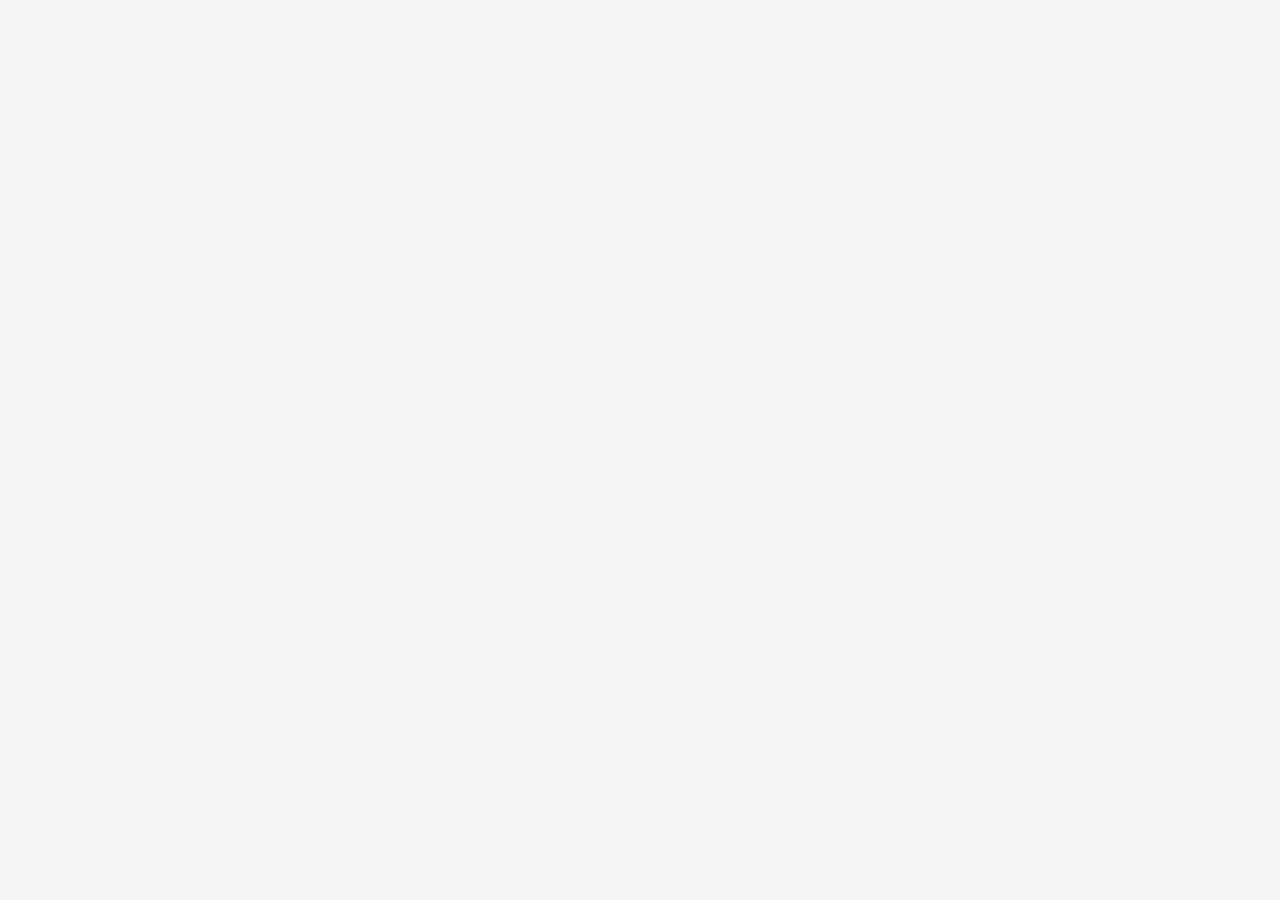
==== index.html @ 928b74d7 "Vyrovnáno: webová aplikace pro společné výdaje Skupiny, výdaje, vyrovnání dluhů, QR platba, účty a s" ====
<!doctype html>
<html lang="cs">
  <head>
    <meta charset="utf-8" />
    <meta name="viewport" content="width=device-width, initial-scale=1, viewport-fit=cover" />
    <meta http-equiv="Content-Security-Policy" content="default-src 'self'; script-src 'self' https://unpkg.com https://cdn.jsdelivr.net; style-src 'self'; img-src 'self' data:; connect-src 'self' https://pfikocjcjleshidgwapi.supabase.co https://api.frankfurter.dev https://cdn.jsdelivr.net https://unpkg.com; manifest-src 'self'; object-src 'none'; base-uri 'none'; form-action 'none'" />
    <meta name="referrer" content="no-referrer" />
    <title>Vyrovnáno</title>
    <meta name="description" content="Společné výdaje a dluhy ve skupině, přehledně." />
    <meta name="theme-color" content="#f4f5f7" media="(prefers-color-scheme: light)" />
    <meta name="theme-color" content="#0e1116" media="(prefers-color-scheme: dark)" />
    <meta name="apple-mobile-web-app-capable" content="yes" />
    <meta name="apple-mobile-web-app-title" content="Vyrovnáno" />
    <link rel="manifest" href="manifest.webmanifest" />
    <link rel="icon" href="icon.svg" type="image/svg+xml" />
    <link rel="apple-touch-icon" href="icon-512.png" />
    <link rel="stylesheet" href="styles.css" />
  </head>
  <body>
    <div id="root"></div>
    <script type="module" src="app.js"></script>
  </body>
</html>
---- styles.css ----
:root {
  --bg: #f4f5f7;
  --card: #ffffff;
  --text: #14181f;
  --muted: #6b7380;
  --line: #e6e8ec;
  --accent: #0f766e;
  --accent-soft: #d9f2ee;
  --on-accent: #ffffff;
  --pos: #0a8a5f;
  --neg: #d1423a;
  --radius: 16px;
}
@media (prefers-color-scheme: dark) {
  :root {
    --bg: #0e1116;
    --card: #181c23;
    --text: #eef0f3;
    --muted: #8b93a1;
    --line: #272c36;
    --accent: #2dd4bf;
    --accent-soft: #12332f;
    --on-accent: #06211e;
    --pos: #34d399;
    --neg: #f87171;
  }
}

* { box-sizing: border-box; -webkit-tap-highlight-color: transparent; }
html, body { margin: 0; background: var(--bg); color: var(--text); }
body {
  font: 16px/1.4 -apple-system, BlinkMacSystemFont, 'Segoe UI', Roboto, sans-serif;
  -webkit-font-smoothing: antialiased;
}
button, input, select { font: inherit; color: inherit; }
button { cursor: pointer; border: 0; background: none; padding: 0; text-align: inherit; }
h1, h2, h3, p { margin: 0; }
small { font-size: 13px; }

.app { max-width: 520px; margin: 0 auto; min-height: 100dvh; position: relative; }
.top { padding: calc(env(safe-area-inset-top) + 20px) 16px 12px; }
.top h1 { font-size: 26px; letter-spacing: -0.02em; }
.group-top { position: sticky; top: 0; z-index: 5; background: var(--bg); }
.group-top h1 { font-size: 20px; white-space: nowrap; overflow: hidden; text-overflow: ellipsis; }
main { padding: 4px 16px 32px; display: flex; flex-direction: column; gap: 12px; }
main.with-fab { padding-bottom: 110px; }

.row { display: flex; align-items: center; gap: 10px; }
.grow { flex: 1; min-width: 0; }
.right { text-align: right; display: flex; flex-direction: column; align-items: flex-end; flex-shrink: 0; }
.muted { color: var(--muted); }
.pos { color: var(--pos); }
.neg { color: var(--neg); }
.pos, .neg, .right strong, .num, .share { font-variant-numeric: tabular-nums; }
.center { text-align: center; }

.card { background: var(--card); border-radius: var(--radius); box-shadow: 0 1px 2px rgb(0 0 0 / 0.05); }
.card.pad { padding: 14px 16px; }
.group-card { display: flex; align-items: center; gap: 12px; padding: 14px 16px; width: 100%; }
.group-card strong, .item strong { display: block; overflow: hidden; text-overflow: ellipsis; white-space: nowrap; }
.avatar { width: 46px; height: 46px; border-radius: 14px; background: var(--accent-soft); display: grid; place-items: center; font-size: 22px; flex-shrink: 0; }
.avatar.sm { width: 38px; height: 38px; border-radius: 12px; font-size: 18px; }

.hero { display: flex; justify-content: space-between; gap: 12px; background: var(--card); border-radius: var(--radius); padding: 14px 16px; margin: 12px 0; }
.hero small { display: block; color: var(--muted); }
.hero strong { font-size: 22px; letter-spacing: -0.01em; }

.seg { display: flex; background: var(--line); border-radius: 12px; padding: 3px; gap: 2px; }
.seg button { flex: 1; padding: 8px 6px; border-radius: 9px; text-align: center; font-size: 14px; font-weight: 600; color: var(--muted); }
.seg button.on { background: var(--card); color: var(--text); box-shadow: 0 1px 2px rgb(0 0 0 / 0.12); }

.day { font-size: 13px; text-transform: uppercase; letter-spacing: 0.05em; color: var(--muted); margin: 8px 4px -4px; }
.list > * + * { border-top: 1px solid var(--line); }
.item { display: flex; align-items: center; gap: 12px; padding: 12px 14px; width: 100%; }
.item.static { cursor: default; }
.hint { font-size: 13px; color: var(--muted); padding: 0 4px; }

.btn { padding: 12px 16px; border-radius: 12px; background: var(--line); font-weight: 600; text-align: center; }
.btn.primary { background: var(--accent); color: var(--on-accent); }
.btn.danger { background: transparent; color: var(--neg); }
.btn.small { padding: 7px 11px; font-size: 14px; border-radius: 10px; white-space: nowrap; }
.btn.wide { width: 100%; }
.btn:disabled { opacity: 0.55; cursor: not-allowed; }
.icon-btn { width: 38px; height: 38px; border-radius: 50%; background: var(--card); display: grid; place-items: center; font-size: 20px; flex-shrink: 0; }
.icon-btn:disabled { opacity: 0.3; }

.fab {
  position: fixed; bottom: calc(env(safe-area-inset-bottom) + 22px); left: 50%; margin-left: min(180px, 50vw - 80px);
  width: 60px; height: 60px; border-radius: 50%; background: var(--accent); color: var(--on-accent);
  font-size: 32px; line-height: 1; text-align: center; box-shadow: 0 8px 20px rgb(0 0 0 / 0.25); z-index: 6;
}

.empty { text-align: center; color: var(--muted); padding: 48px 16px; }
.empty .big { font-size: 48px; margin-bottom: 8px; }

/* Zůstatky */
.bal-row { display: flex; align-items: center; gap: 10px; padding: 7px 0; }
.bal-name { width: 30%; overflow: hidden; text-overflow: ellipsis; white-space: nowrap; }
.bal-bar { flex: 1; height: 10px; position: relative; background: linear-gradient(var(--line), var(--line)) center / 1px 100% no-repeat; }
.bal-bar i { position: absolute; top: 0; height: 100%; border-radius: 5px; min-width: 2px; }
.bal-bar i.p { left: 50%; background: var(--pos); }
.bal-bar i.n { right: 50%; background: var(--neg); }
.bal-val { width: 30%; text-align: right; font-weight: 600; white-space: nowrap; }
.tag { font-style: normal; font-size: 11px; background: var(--accent-soft); color: var(--accent); padding: 1px 6px; border-radius: 6px; }

/* Přehled */
.stat-row { padding: 8px 0; }
.stat-row + .stat-row { border-top: 1px solid var(--line); }
.track { height: 8px; background: var(--line); border-radius: 4px; overflow: hidden; margin-top: 6px; }
.track i { display: block; height: 100%; background: var(--accent); border-radius: 4px; }
.track i.alt { background: var(--muted); }
.pct { width: 40px; text-align: right; }
.row.sub { font-size: 13px; color: var(--muted); margin-top: 4px; }
.row.sub .track { margin-top: 0; }
.row.sub .lbl { width: 96px; }
.row.sub .num { width: 84px; text-align: right; color: var(--text); }

/* Spodní panel */
.overlay { position: fixed; inset: 0; background: rgb(0 0 0 / 0.45); z-index: 20; display: flex; align-items: flex-end; justify-content: center; }
.sheet {
  background: var(--bg); width: 100%; max-width: 520px; max-height: 92dvh; border-radius: 22px 22px 0 0;
  display: flex; flex-direction: column; animation: up 0.22s ease-out;
}
@keyframes up { from { transform: translateY(40px); opacity: 0; } }
@media (prefers-reduced-motion: reduce) { .sheet { animation: none; } }
.sheet-head { display: flex; align-items: center; justify-content: space-between; padding: 16px 16px 8px; }
.sheet-head h2 { font-size: 19px; }
.sheet-body { overflow-y: auto; padding: 8px 16px calc(env(safe-area-inset-bottom) + 20px); }

/* Formuláře */
.form { display: flex; flex-direction: column; gap: 14px; }
.field { display: flex; flex-direction: column; gap: 6px; }
.field > span { font-size: 13px; font-weight: 600; color: var(--muted); }
input:not([type='checkbox']):not([type='radio']), select {
  background: var(--card); border: 1px solid var(--line); border-radius: 12px; padding: 11px 12px; width: 100%; min-width: 0;
}
input:focus-visible, select:focus-visible, button:focus-visible { outline: 2px solid var(--accent); outline-offset: 1px; }
.two { display: grid; grid-template-columns: 1fr 1fr; gap: 10px; }
.amount-row { display: flex; gap: 10px; }
.amount-row .amount { font-size: 30px; font-weight: 700; padding: 8px 14px; flex: 1; }
.amount-row select { width: 96px; font-weight: 600; }
.chips { display: flex; flex-wrap: wrap; gap: 6px; }
.chip { padding: 7px 11px; border-radius: 999px; background: var(--card); border: 1px solid var(--line); font-size: 14px; }
.chip.on { background: var(--accent-soft); border-color: var(--accent); color: var(--accent); font-weight: 600; }
.chip.emoji { font-size: 20px; padding: 5px 9px; }
.check { display: flex; align-items: center; gap: 10px; cursor: pointer; }
.check input, .me-pick input { width: 20px; height: 20px; accent-color: var(--accent); }
.split .item { padding: 10px 14px; min-height: 52px; }
.share { width: 92px; text-align: right; }
.stepper { display: flex; align-items: center; gap: 4px; }
.stepper button { width: 32px; height: 32px; border-radius: 50%; background: var(--line); text-align: center; font-size: 18px; }
.stepper b { width: 34px; text-align: center; }
input.mini { width: 110px !important; text-align: right; padding: 7px 10px !important; }
.member { padding: 10px 12px; display: flex; flex-direction: column; gap: 6px; }
.member .iban { font-size: 14px; padding: 8px 12px !important; }
.me-pick { display: flex; align-items: center; gap: 4px; font-size: 14px; color: var(--muted); }

.qr { text-align: center; display: flex; flex-direction: column; gap: 10px; align-items: center; }
.qr-amount { font-size: 30px; font-weight: 700; }
.qr img { width: min(280px, 80%); border-radius: 12px; background: #fff; }

/* Fotky a profil */
.ava { border-radius: 50%; object-fit: cover; flex-shrink: 0; display: inline-grid; place-items: center; color: #fff; font-weight: 700; }
.ava-btn { border-radius: 50%; flex-shrink: 0; line-height: 0; }
.profile-pic { display: flex; flex-direction: column; align-items: center; gap: 12px; }
.form.qr { text-align: center; align-items: stretch; }
.form.qr img { align-self: center; }
.form p { text-align: left; }

/* Přihlášení a účet */
.auth main { gap: 14px; }
.notice { background: var(--accent-soft); color: var(--text); border-radius: 12px; padding: 10px 12px; font-size: 14px; }
.divider { text-align: center; color: var(--muted); font-size: 13px; }
hr { border: 0; border-top: 1px solid var(--line); width: 100%; margin: 4px 0; }
.btn.link { background: transparent; color: var(--muted); }
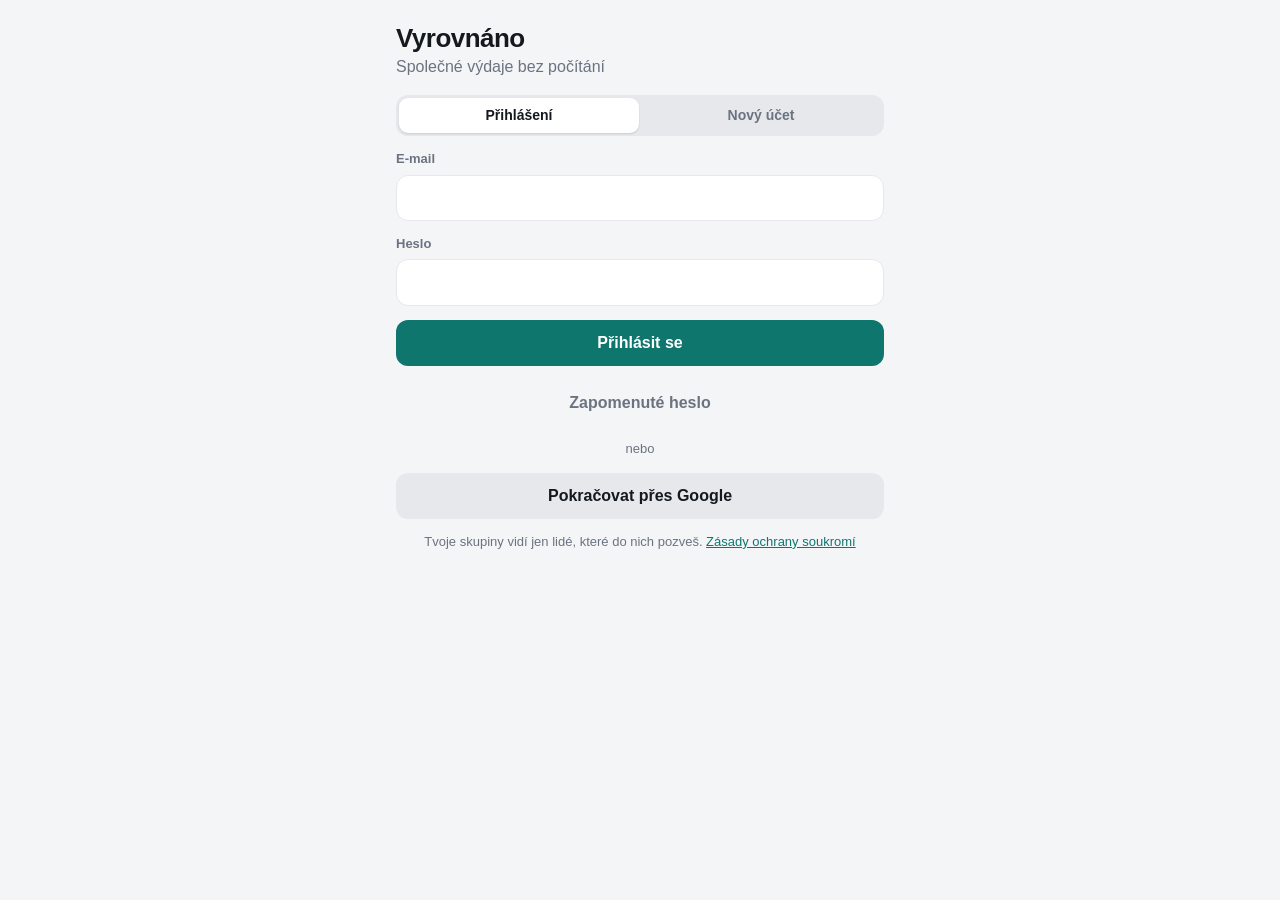
==== commit 830e4a46: "Knihovny přímo u aplikace místo CDN, přísnější CSP Co-Authored-By: Claude Fable 5.2 <noreply@anthrop" ====
--- a/index.html
+++ b/index.html
@@ -3,7 +3,7 @@
   <head>
     <meta charset="utf-8" />
     <meta name="viewport" content="width=device-width, initial-scale=1, viewport-fit=cover" />
-    <meta http-equiv="Content-Security-Policy" content="default-src 'self'; script-src 'self' https://unpkg.com https://cdn.jsdelivr.net; style-src 'self'; img-src 'self' data:; connect-src 'self' https://pfikocjcjleshidgwapi.supabase.co https://api.frankfurter.dev https://cdn.jsdelivr.net https://unpkg.com; manifest-src 'self'; object-src 'none'; base-uri 'none'; form-action 'none'" />
+    <meta http-equiv="Content-Security-Policy" content="default-src 'self'; script-src 'self'; style-src 'self'; img-src 'self' data:; connect-src 'self' https://pfikocjcjleshidgwapi.supabase.co https://api.frankfurter.dev; manifest-src 'self'; object-src 'none'; base-uri 'none'; form-action 'none'" />
     <meta name="referrer" content="no-referrer" />
     <title>Vyrovnáno</title>
     <meta name="description" content="Společné výdaje a dluhy ve skupině, přehledně." />
--- a/styles.css
+++ b/styles.css
@@ -173,3 +173,18 @@
 .divider { text-align: center; color: var(--muted); font-size: 13px; }
 hr { border: 0; border-top: 1px solid var(--line); width: 100%; margin: 4px 0; }
 .btn.link { background: transparent; color: var(--muted); }
+
+/* Textové stránky */
+.doc { gap: 10px; line-height: 1.55; }
+.doc h2 { font-size: 17px; margin-top: 10px; }
+.doc ul { margin: 0; padding-left: 20px; display: flex; flex-direction: column; gap: 6px; }
+a { color: var(--accent); }
+
+/* Vyrovnání s fotkami */
+.pay { padding: 12px 14px; display: flex; flex-direction: column; gap: 10px; }
+.pay-row { display: flex; align-items: center; gap: 8px; }
+.pay-who { flex: 1; min-width: 0; display: flex; flex-direction: column; align-items: center; gap: 4px; font-weight: 600; font-size: 14px; text-align: center; line-height: 1.2; }
+.pay-who.end { flex-direction: column-reverse; }
+.pay-mid { display: flex; flex-direction: column; align-items: center; flex-shrink: 0; line-height: 1.2; }
+.pay-mid .arrow { color: var(--muted); font-size: 18px; }
+.pay-actions { display: flex; justify-content: flex-end; gap: 8px; }
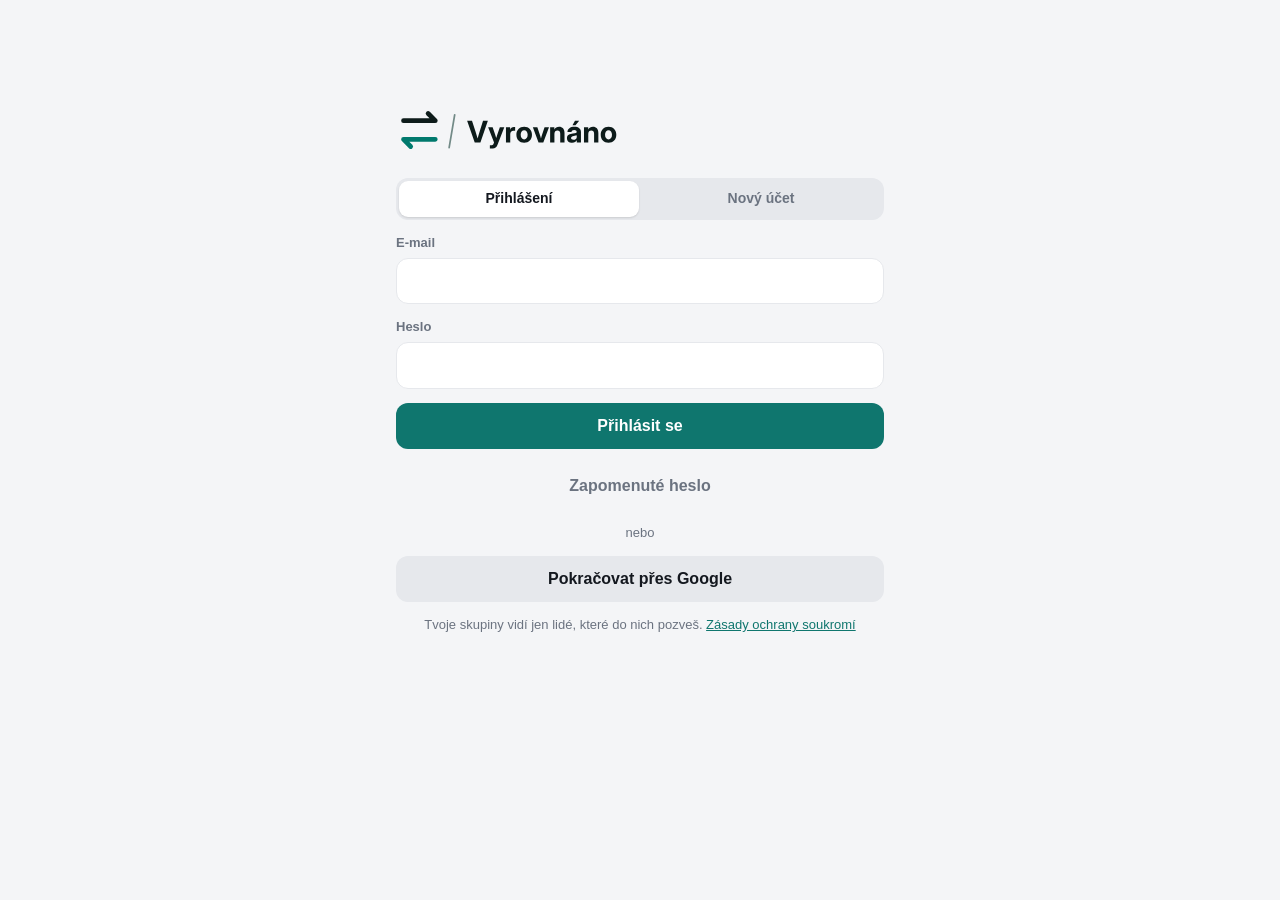
==== commit fc743ea0: "Nové logo a ikona aplikace, bez podtitulku; odstraněn náhled nového vzhledu Co-Authored-By: Claude F" ====
--- a/index.html
+++ b/index.html
@@ -12,8 +12,8 @@
     <meta name="apple-mobile-web-app-capable" content="yes" />
     <meta name="apple-mobile-web-app-title" content="Vyrovnáno" />
     <link rel="manifest" href="manifest.webmanifest" />
-    <link rel="icon" href="icon.svg" type="image/svg+xml" />
-    <link rel="apple-touch-icon" href="icon-512.png" />
+    <link rel="icon" href="brand/icon-32.png" type="image/png" />
+    <link rel="apple-touch-icon" href="brand/icon-180.png" />
     <link rel="stylesheet" href="styles.css" />
   </head>
   <body>
--- a/styles.css
+++ b/styles.css
@@ -138,7 +138,7 @@
 .two { display: grid; grid-template-columns: 1fr 1fr; gap: 10px; }
 .amount-row { display: flex; gap: 10px; }
 .amount-row .amount { font-size: 30px; font-weight: 700; padding: 8px 14px; flex: 1; }
-.amount-row select { width: 96px; font-weight: 600; }
+
 .chips { display: flex; flex-wrap: wrap; gap: 6px; }
 .chip { padding: 7px 11px; border-radius: 999px; background: var(--card); border: 1px solid var(--line); font-size: 14px; }
 .chip.on { background: var(--accent-soft); border-color: var(--accent); color: var(--accent); font-weight: 600; }
@@ -188,3 +188,257 @@
 .pay-mid { display: flex; flex-direction: column; align-items: center; flex-shrink: 0; line-height: 1.2; }
 .pay-mid .arrow { color: var(--muted); font-size: 18px; }
 .pay-actions { display: flex; justify-content: flex-end; gap: 8px; }
+
+/* ---------- Rozložení: telefon vs. počítač ---------- */
+.panel { display: none; flex-direction: column; gap: 12px; }
+.panel.on { display: flex; }
+.panel-title { display: none; font-size: 18px; margin: 8px 4px 0; }
+.placeholder { display: none; }
+.placeholder .big { font-size: 56px; }
+
+@media (max-width: 899px) {
+  .side.has-group { display: none; }
+}
+
+/* Počítač: seznam skupin vlevo, vybraná skupina vpravo, okna uprostřed obrazovky. */
+@media (min-width: 900px) {
+  .app.wide { max-width: 1320px; }
+  .layout { display: grid; grid-template-columns: 360px minmax(0, 1fr); min-height: 100dvh; }
+  .side { position: sticky; top: 0; height: 100dvh; overflow-y: auto; border-right: 1px solid var(--line); }
+  .main-pane { min-width: 0; }
+  .placeholder { display: flex; flex-direction: column; align-items: center; justify-content: center; gap: 8px; height: 100dvh; color: var(--muted); text-align: center; }
+  .group-card.active { outline: 2px solid var(--accent); outline-offset: -2px; }
+  .group-top { padding: 28px 32px 12px; }
+  .group-top .back { display: none; }
+  .group-top h1 { font-size: 26px; }
+  .hero { padding: 18px 22px; }
+  .hero strong { font-size: 28px; }
+  .tabs { max-width: 420px; }
+  .main-pane main { padding: 4px 32px 110px; }
+  .fab {
+    left: auto; right: max(32px, calc((100vw - 1320px) / 2 + 32px)); margin: 0;
+    width: auto; height: 54px; border-radius: 27px; padding: 0 24px; font-size: 16px; font-weight: 700;
+  }
+  .fab::after { content: ' Přidat záznam'; }
+  .overlay { align-items: center; padding: 24px; }
+  .sheet { border-radius: 22px; max-width: 580px; max-height: 88dvh; box-shadow: 0 24px 60px rgb(0 0 0 / 0.35); }
+  .auth { padding-top: 8vh; }
+}
+
+/* Široká obrazovka: výdaje, dluhy a přehled vedle sebe místo záložek. */
+@media (min-width: 1200px) {
+  .tabs { display: none; }
+  .panels { display: grid !important; grid-template-columns: minmax(0, 1.15fr) minmax(0, 1fr); gap: 4px 32px; align-items: start; }
+  .panel { display: flex; }
+  .p-entries { grid-row: span 2; }
+  .panel-title { display: block; }
+}
+
+/* ---------- Vlastní nabídky, kalendář, okna a zaškrtávátka ---------- */
+* { scrollbar-width: thin; scrollbar-color: var(--line) transparent; }
+.select { position: relative; }
+.select-btn {
+  width: 100%; display: flex; align-items: center; justify-content: space-between; gap: 8px;
+  background: var(--card); border: 1px solid var(--line); border-radius: 12px; padding: 11px 12px; min-height: 46px;
+}
+.select-btn:disabled { opacity: 0.6; cursor: not-allowed; }
+.select-btn i { font-style: normal; color: var(--muted); font-size: 12px; }
+.select-val, .opt { display: flex; align-items: center; gap: 8px; min-width: 0; overflow: hidden; text-overflow: ellipsis; white-space: nowrap; }
+.select-menu {
+  position: fixed; z-index: 50;
+  background: var(--card); border: 1px solid var(--line); border-radius: 14px; padding: 6px;
+  box-shadow: 0 12px 32px rgb(0 0 0 / 0.28); max-height: 260px; overflow-y: auto;
+}
+.menu-item { display: flex; align-items: center; gap: 8px; width: 100%; padding: 9px 10px; border-radius: 9px; white-space: nowrap; }
+.menu-item:hover, .menu-item:focus-visible { background: var(--line); }
+.menu-item.on { background: var(--accent-soft); color: var(--accent); font-weight: 600; }
+.cur-pick { width: 104px; flex-shrink: 0; }
+.cur-pick .select-btn { height: 100%; font-weight: 600; }
+
+.cal { max-height: none; padding: 14px; }
+.cal-head { display: grid; grid-template-columns: 36px 1fr 36px; align-items: center; margin-bottom: 10px; }
+.cal-head strong { text-align: center; text-transform: capitalize; font-size: 15px; }
+.cal-nav { width: 36px; height: 36px; border-radius: 50%; background: var(--line); display: grid; place-items: center; font-size: 20px; line-height: 1; }
+.cal-nav:hover { background: var(--accent-soft); }
+.cal-grid { display: grid; grid-template-columns: repeat(7, 1fr); gap: 4px; }
+.cal-grid .dow { font-size: 12px; font-weight: 600; color: var(--muted); text-align: center; padding: 4px 0 6px; }
+.cal-day { aspect-ratio: 1; border-radius: 10px; display: grid; place-items: center; font-size: 14px; font-variant-numeric: tabular-nums; }
+.cal-day.weekend { color: var(--muted); }
+.cal-day:hover { background: var(--line); }
+.cal-day.today { box-shadow: inset 0 0 0 1.5px var(--accent); }
+.cal-day.on, .cal-day.on:hover { background: var(--accent); color: var(--on-accent); font-weight: 700; }
+
+.dialog-overlay { z-index: 40; align-items: center; padding: 20px; }
+.dialog { background: var(--card); border-radius: 20px; padding: 22px; width: 100%; max-width: 400px; box-shadow: 0 24px 60px rgb(0 0 0 / 0.4); }
+.dialog p { line-height: 1.5; }
+.dialog-actions { display: flex; justify-content: flex-end; gap: 8px; margin-top: 18px; }
+.dialog-actions .btn { min-width: 104px; }
+
+input[type='checkbox'], input[type='radio'] {
+  appearance: none; -webkit-appearance: none; margin: 0; flex-shrink: 0; cursor: pointer;
+  width: 22px !important; height: 22px !important; display: inline-grid; place-content: center;
+  background: var(--card); border: 2px solid var(--muted); border-radius: 7px;
+}
+input[type='radio'] { border-radius: 50%; }
+input[type='checkbox']:checked, input[type='radio']:checked { background: var(--accent); border-color: var(--accent); }
+input[type='checkbox']:checked::after { content: '✓'; color: var(--on-accent); font-size: 14px; font-weight: 800; line-height: 1; }
+input[type='radio']:checked::after { content: ''; width: 8px; height: 8px; border-radius: 50%; background: var(--on-accent); }
+
+/* Vyrovnání: plátce | částka | příjemce v pevné mřížce, tlačítka pod tím na celou šířku */
+.pay { display: grid; grid-template-columns: minmax(0, 1fr) auto minmax(0, 1fr); align-items: center; gap: 12px 10px; padding: 14px; }
+.pay-row { display: contents; }
+.pay-who { flex-direction: column; }
+.pay-who.end { flex-direction: column-reverse; }
+.pay-mid { min-width: 96px; }
+.pay-actions { grid-column: 1 / -1; display: flex; gap: 8px; }
+.pay-actions .btn { flex: 1; padding: 9px 12px; }
+
+@media (min-width: 900px) {
+  .side .top { padding: 28px 20px 12px; }
+  .side main { padding: 4px 20px 32px; }
+  .panel-title { margin: 8px 4px 0; }
+}
+@media (min-width: 1200px) {
+  .panel .day:first-of-type { margin-top: 4px; }
+}
+
+/* Počítač: tlačítko pro přidání je v záhlaví skupiny, ne přes obsah. */
+@media (min-width: 900px) {
+  .fab {
+    top: 26px; bottom: auto; right: max(144px, calc((100vw - 1320px) / 2 + 144px));
+    height: 42px; border-radius: 21px; padding: 0 18px; font-size: 15px; box-shadow: none;
+  }
+  .main-pane main { padding-bottom: 48px; }
+  .group-top h1 { padding-right: 190px; }
+}
+.cur-pick .select { height: 100%; }
+
+/* Pravý sloupec skupiny (dluhy + přehled) drží pohromadě. Na telefonu se chová jako dřív. */
+.col-right { display: contents; }
+@media (min-width: 1200px) {
+  /* Jedna společná stránka: oba sloupce jedou spolu, pravý se na svém konci zastaví
+     (jeho polohu `top` dopočítává aplikace podle výšky sloupce). */
+  .main-pane main.panels {
+    display: grid !important; grid-template-columns: minmax(0, 1.15fr) minmax(0, 1fr);
+    gap: 0 28px; align-items: start; padding: 4px 32px 48px;
+  }
+  .p-entries { grid-row: auto; }
+  .col-right { display: flex; flex-direction: column; gap: 20px; position: sticky; align-self: start; }
+  .panel-title { margin: 4px 4px 0; }
+}
+.tag.off { background: var(--line); color: var(--muted); }
+.check.small { font-size: 13px; color: var(--muted); gap: 8px; align-items: flex-start; }
+.check.small input { width: 18px !important; height: 18px !important; border-radius: 5px; margin-top: 1px; }
+.check.small input:checked::after { font-size: 11px; }
+
+/* Řazení skupin a vlastní ikona */
+.group-list { display: flex; flex-direction: column; gap: 12px; }
+.group-row { display: flex; align-items: stretch; gap: 6px; }
+.group-row .group-card { flex: 1; min-width: 0; }
+.group-row.dragging .group-card { outline: 2px dashed var(--accent); outline-offset: -2px; opacity: 0.85; }
+.grip {
+  display: grid; place-items: center; width: 22px; flex-shrink: 0; color: var(--muted); font-size: 18px;
+  cursor: grab; touch-action: none; user-select: none; -webkit-user-select: none; border-radius: 8px;
+}
+.grip:hover, .group-row.dragging .grip { color: var(--text); background: var(--line); }
+.group-row.dragging .grip { cursor: grabbing; }
+.list-tools { display: flex; align-items: center; justify-content: space-between; gap: 8px; padding: 0 4px; }
+.link-btn { color: var(--accent); font-size: 13px; font-weight: 600; }
+.link-btn:hover { text-decoration: underline; }
+input.emoji-input { width: 104px !important; padding: 5px 10px !important; border-radius: 999px !important; font-size: 16px; text-align: center; }
+
+.list-tools { justify-content: flex-end; }
+@media (min-width: 900px) {
+  .layout { grid-template-columns: 400px minmax(0, 1fr); }
+}
+.group-card strong { white-space: normal; display: -webkit-box; -webkit-line-clamp: 2; -webkit-box-orient: vertical; overflow: hidden; }
+
+/* ---------- Barvy skupin a zvýraznění hlavních boxů ---------- */
+.gc-teal { --g: #0f766e; } .gc-blue { --g: #2563eb; } .gc-indigo { --g: #4f46e5; } .gc-violet { --g: #7c3aed; }
+.gc-pink { --g: #db2777; } .gc-red { --g: #dc2626; } .gc-orange { --g: #ea580c; } .gc-amber { --g: #b45309; }
+.gc-green { --g: #15803d; } .gc-slate { --g: #475569; }
+@media (prefers-color-scheme: dark) {
+  .gc-teal { --g: #2dd4bf; } .gc-blue { --g: #60a5fa; } .gc-indigo { --g: #818cf8; } .gc-violet { --g: #a78bfa; }
+  .gc-pink { --g: #f472b6; } .gc-red { --g: #f87171; } .gc-orange { --g: #fb923c; } .gc-amber { --g: #fbbf24; }
+  .gc-green { --g: #4ade80; } .gc-slate { --g: #94a3b8; }
+}
+
+/* Karta skupiny v seznamu: barevný proužek, jemný přechod a podbarvená ikona. */
+.group-row .group-card {
+  background: linear-gradient(115deg, color-mix(in srgb, var(--g) 16%, var(--card)), var(--card) 62%);
+}
+.group-row .avatar { background: color-mix(in srgb, var(--g) 22%, var(--card)); }
+.group-row .group-card.active { outline-color: var(--g); }
+
+/* Barva skupiny se projeví jen na její kartě v seznamu a v horním souhrnném boxu.
+   Tlačítka a ostatní prvky mají v celé aplikaci stejné barvy. */
+.hero {
+  background: linear-gradient(120deg, color-mix(in srgb, var(--g) 20%, var(--card)), var(--card) 68%);
+  border: 1px solid color-mix(in srgb, var(--g) 26%, transparent);
+}
+.panel-title { align-items: center; gap: 10px; }
+.panel-title::before { content: ''; width: 4px; height: 18px; border-radius: 2px; background: var(--accent); }
+@media (min-width: 1200px) { .panel-title { display: flex; } }
+.main-pane .day { display: flex; align-items: center; gap: 8px; }
+.main-pane .card { border: 1px solid color-mix(in srgb, var(--line) 80%, transparent); }
+
+
+/* Výběr barvy */
+.swatches { display: flex; flex-wrap: wrap; gap: 10px; }
+.swatch { width: 32px; height: 32px; border-radius: 50%; background: var(--g); border: 3px solid var(--bg); box-shadow: 0 0 0 1px var(--line); }
+.swatch.on { box-shadow: 0 0 0 2px var(--g); }
+
+/* Výběr emoji */
+.emoji-now { font-size: 22px; line-height: 1; }
+.emoji-menu { max-height: none; overflow: visible; padding: 10px; }
+input.emoji-search { margin-bottom: 8px; padding: 9px 12px !important; }
+.emoji-scroll { max-height: 320px; overflow-y: auto; }
+.emoji-cat { font-size: 12px; font-weight: 600; color: var(--muted); text-transform: uppercase; letter-spacing: 0.05em; padding: 8px 4px 4px; }
+.emoji-grid { display: grid; grid-template-columns: repeat(8, 1fr); gap: 2px; }
+.emoji-cell { aspect-ratio: 1; border-radius: 9px; font-size: 22px; display: grid; place-items: center; line-height: 1; }
+.emoji-cell:hover, .emoji-cell:focus-visible { background: var(--line); }
+.emoji-cell.on { background: var(--accent-soft); box-shadow: inset 0 0 0 1.5px var(--accent); }
+.emoji-none { padding: 16px 4px; font-size: 14px; }
+
+/* Karty skupin: vždy stejná výška – název a dva řádky údajů, nic se nezalamuje. */
+.group-card strong, .group-card small { display: block; white-space: nowrap; overflow: hidden; text-overflow: ellipsis; -webkit-line-clamp: unset; }
+.group-card .right small { overflow: visible; }
+
+/* Platby: neuhrazený dluh svítí červeně, uhrazené zeleně. */
+.btn.due { background: var(--neg); color: var(--on-accent); }
+.btn.done { background: var(--pos); color: var(--on-accent); }
+.paid-tag { display: inline-block; font-size: 11px; font-weight: 700; letter-spacing: 0.03em; text-transform: uppercase;
+  color: var(--pos); background: color-mix(in srgb, var(--pos) 16%, transparent); padding: 2px 7px; border-radius: 6px; }
+.settled { color: var(--pos); font-weight: 600; background: color-mix(in srgb, var(--pos) 10%, var(--card)); }
+
+/* Štítky kategorií: ikona a text vedle sebe s pravidelnou mezerou */
+.chip { display: inline-flex; align-items: center; gap: 6px; line-height: 1.2; }
+
+/* Vyrovnání: uprostřed velká částka, pod ní šipka vedoucí od plátce k příjemci */
+.pay { grid-template-columns: minmax(72px, 0.8fr) minmax(0, 1.4fr) minmax(72px, 0.8fr); gap: 14px 6px; padding: 16px 14px 14px; }
+.pay-who { font-size: 13px; }
+.pay-mid { display: flex; flex-direction: column; align-items: stretch; justify-content: center; gap: 8px; min-width: 0; }
+.pay-amount { text-align: center; font-size: 24px; font-weight: 800; letter-spacing: -0.02em; line-height: 1; white-space: nowrap; color: var(--neg); font-variant-numeric: tabular-nums; }
+.pay-line { position: relative; height: 2px; margin: 0 8px 0 4px; border-radius: 1px;
+  background: linear-gradient(90deg, transparent, color-mix(in srgb, var(--neg) 75%, transparent)); }
+.pay-line::after { content: ''; position: absolute; right: -1px; top: 50%; width: 8px; height: 8px;
+  border-top: 2px solid var(--neg); border-right: 2px solid var(--neg); transform: translateY(-50%) rotate(45deg); opacity: 0.85; }
+@media (max-width: 380px) { .pay-amount { font-size: 21px; } }
+
+.pay { grid-template-columns: minmax(64px, auto) minmax(0, 1fr) minmax(64px, auto); }
+.pay-who { max-width: 104px; }
+.pay-amount.long { font-size: 19px; letter-spacing: -0.03em; }
+/* Zůstatky: částka má vždy tolik místa, kolik potřebuje, zkracuje se jméno a pruh. */
+.bal-name { width: auto; flex: 0 1 36%; min-width: 0; }
+.bal-bar { min-width: 36px; }
+.bal-val { width: auto; min-width: 72px; flex-shrink: 0; }
+
+/* Oba boční sloupce stejně široké, aby částka seděla přesně uprostřed boxu. */
+.pay { grid-template-columns: clamp(72px, 24%, 104px) minmax(0, 1fr) clamp(72px, 24%, 104px); }
+.pay-who { max-width: none; overflow-wrap: anywhere; }
+
+/* Logo v záhlaví */
+.brand { margin: 0; line-height: 0; }
+.logo img { height: 38px; width: auto; display: block; }
+.auth .top { padding-top: calc(env(safe-area-inset-top) + 36px); padding-bottom: 20px; }
+.auth .logo img { height: 46px; }
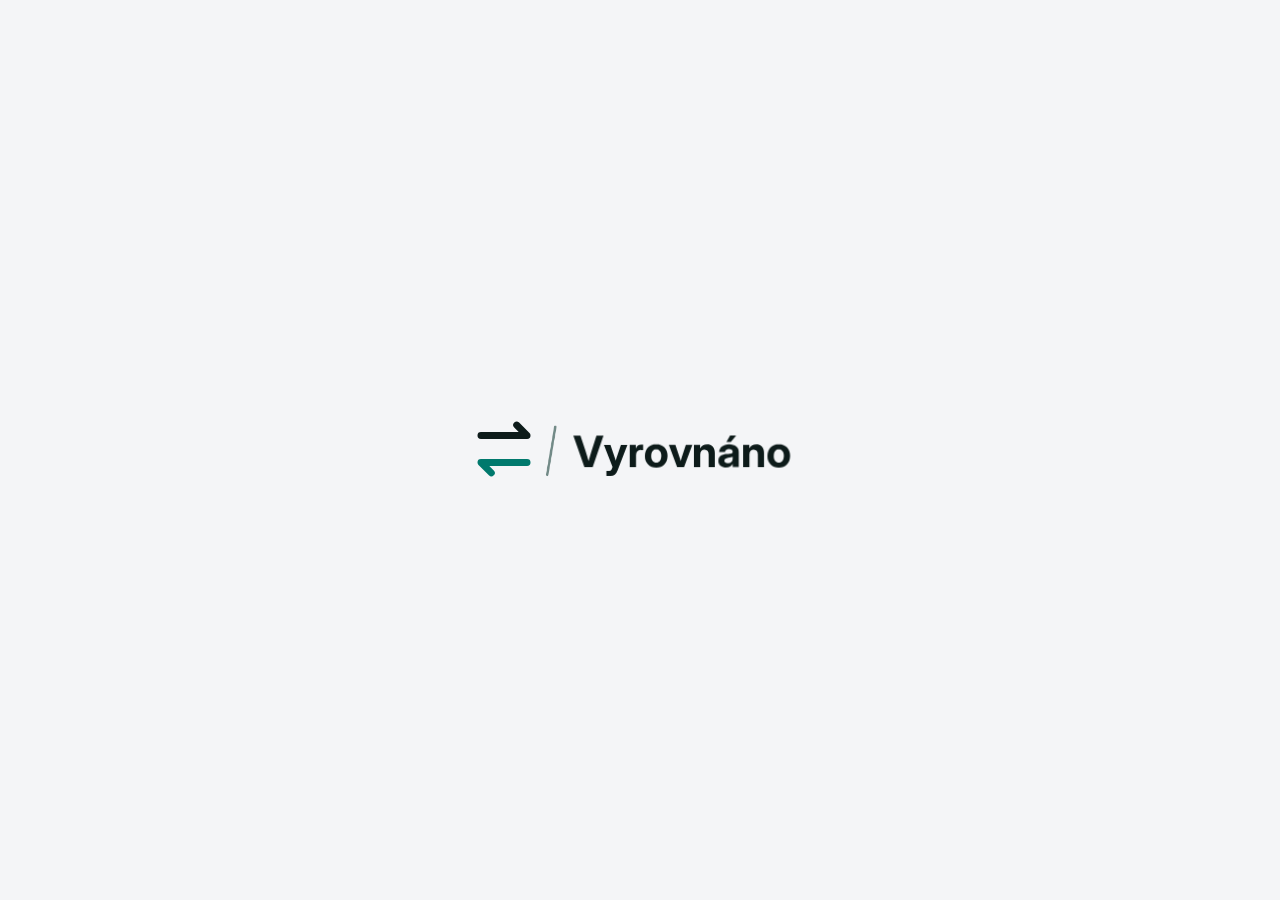
==== commit 67a28cbe: "Historie úprav, zkrácený seznam se Zobrazit vše, okno všech záznamů, rychlejší načítání a synchroniz" ====
--- a/index.html
+++ b/index.html
@@ -2,8 +2,8 @@
 <html lang="cs">
   <head>
     <meta charset="utf-8" />
-    <meta name="viewport" content="width=device-width, initial-scale=1, viewport-fit=cover" />
-    <meta http-equiv="Content-Security-Policy" content="default-src 'self'; script-src 'self'; style-src 'self'; img-src 'self' data:; connect-src 'self' https://pfikocjcjleshidgwapi.supabase.co https://api.frankfurter.dev; manifest-src 'self'; object-src 'none'; base-uri 'none'; form-action 'none'" />
+    <meta name="viewport" content="width=device-width, initial-scale=1, maximum-scale=1, user-scalable=no, viewport-fit=cover" />
+    <meta http-equiv="Content-Security-Policy" content="default-src 'self'; script-src 'self'; style-src 'self'; img-src 'self' data:; connect-src 'self' https://pfikocjcjleshidgwapi.supabase.co https://api.frankfurter.dev https://api.pwnedpasswords.com; manifest-src 'self'; object-src 'none'; base-uri 'none'; form-action 'none'" />
     <meta name="referrer" content="no-referrer" />
     <title>Vyrovnáno</title>
     <meta name="description" content="Společné výdaje a dluhy ve skupině, přehledně." />
@@ -15,6 +15,14 @@
     <link rel="icon" href="brand/icon-32.png" type="image/png" />
     <link rel="apple-touch-icon" href="brand/icon-180.png" />
     <link rel="stylesheet" href="styles.css" />
+    <link rel="modulepreload" href="vendor/preact-htm.js" />
+    <link rel="modulepreload" href="logic.js" />
+    <link rel="modulepreload" href="sync.js" />
+    <link rel="modulepreload" href="auth.js" />
+    <link rel="modulepreload" href="config.js" />
+    <link rel="modulepreload" href="push.js" />
+    <link rel="modulepreload" href="import.js" />
+    <link rel="modulepreload" href="emoji.js" />
   </head>
   <body>
     <div id="root"></div>
--- a/styles.css
+++ b/styles.css
@@ -8,6 +8,7 @@
   --accent-soft: #d9f2ee;
   --on-accent: #ffffff;
   --pos: #0a8a5f;
+  --recv: #0a8a5f;
   --neg: #d1423a;
   --radius: 16px;
 }
@@ -22,6 +23,7 @@
     --accent-soft: #12332f;
     --on-accent: #06211e;
     --pos: #34d399;
+    --recv: #34d399;
     --neg: #f87171;
   }
 }
@@ -50,8 +52,9 @@
 .right { text-align: right; display: flex; flex-direction: column; align-items: flex-end; flex-shrink: 0; }
 .muted { color: var(--muted); }
 .pos { color: var(--pos); }
+.recv { color: var(--recv); }
 .neg { color: var(--neg); }
-.pos, .neg, .right strong, .num, .share { font-variant-numeric: tabular-nums; }
+.pos, .recv, .neg, .right strong, .num, .share { font-variant-numeric: tabular-nums; }
 .center { text-align: center; }
 
 .card { background: var(--card); border-radius: var(--radius); box-shadow: 0 1px 2px rgb(0 0 0 / 0.05); }
@@ -98,7 +101,7 @@
 .bal-name { width: 30%; overflow: hidden; text-overflow: ellipsis; white-space: nowrap; }
 .bal-bar { flex: 1; height: 10px; position: relative; background: linear-gradient(var(--line), var(--line)) center / 1px 100% no-repeat; }
 .bal-bar i { position: absolute; top: 0; height: 100%; border-radius: 5px; min-width: 2px; }
-.bal-bar i.p { left: 50%; background: var(--pos); }
+.bal-bar i.p { left: 50%; background: var(--recv); }
 .bal-bar i.n { right: 50%; background: var(--neg); }
 .bal-val { width: 30%; text-align: right; font-weight: 600; white-space: nowrap; }
 .tag { font-style: normal; font-size: 11px; background: var(--accent-soft); color: var(--accent); padding: 1px 6px; border-radius: 6px; }
@@ -442,3 +445,369 @@
 .logo img { height: 38px; width: auto; display: block; }
 .auth .top { padding-top: calc(env(safe-area-inset-top) + 36px); padding-bottom: 20px; }
 .auth .logo img { height: 46px; }
+
+/* Převod dluhu do jiné skupiny */
+.pay-move { grid-column: 1 / -1; justify-self: center; padding: 2px 8px; }
+.item:disabled { opacity: 0.5; cursor: not-allowed; }
+
+/* Úvodní plocha s pozdravem */
+.welcome { padding: 0 32px; gap: 10px; }
+.welcome .big { font-size: 64px; line-height: 1; margin-bottom: 6px; }
+.welcome h2 { font-size: 28px; letter-spacing: -0.02em; color: var(--text); }
+.welcome-sum { font-size: 17px; color: var(--text); }
+.welcome-quip { max-width: 440px; font-size: 16px; line-height: 1.5; color: var(--muted); font-style: italic; margin-top: 10px; }
+.welcome-hint { font-size: 13px; margin-top: 18px; }
+
+/* ---------- Telefon: bez zvětšování, spodní lišta ---------- */
+html { touch-action: pan-x pan-y; -webkit-text-size-adjust: 100%; }
+.tabbar { display: none; }
+.only-wide { display: none; }
+.ic { display: block; flex-shrink: 0; }
+@media (min-width: 900px) { .only-wide { display: inline-flex; } .icon-btn.only-wide { display: grid; } }
+@media (max-width: 899px) {
+  /* Pole menší než 16 px by iPhone při psaní sám přiblížil. */
+  input, .select-btn, input.mini, .member .iban { font-size: 16px !important; }
+  .tabbar {
+    display: grid; grid-template-columns: repeat(4, 1fr); align-items: end;
+    position: fixed; left: 50%; bottom: 0; transform: translateX(-50%); width: 100%; max-width: 520px; z-index: 10;
+    padding: 8px 8px calc(env(safe-area-inset-bottom) + 6px);
+    background: color-mix(in srgb, var(--bg) 88%, transparent); -webkit-backdrop-filter: blur(16px); backdrop-filter: blur(16px);
+    border-top: 1px solid var(--line);
+  }
+  .tabbar button { display: flex; flex-direction: column; align-items: center; gap: 3px; padding: 4px 0; font-size: 11px; font-weight: 600; color: var(--muted); }
+  .tabbar button.on { color: var(--accent); }
+  .tabbar .add { color: var(--text); }
+  .tabbar .plus { width: 46px; height: 46px; margin-top: -22px; border-radius: 50%; background: var(--accent); color: var(--on-accent);
+    display: grid; place-items: center; box-shadow: 0 6px 16px rgb(0 0 0 / 0.28); }
+  .fab { display: none; }
+  main, main.with-fab { padding-bottom: calc(env(safe-area-inset-bottom) + 104px); }
+}
+
+/* ---------- Vyhledávání ---------- */
+.search-btn { align-items: center; gap: 6px; padding: 6px 10px; border-radius: 10px; background: var(--card); border: 1px solid var(--line); color: var(--muted); font-size: 13px; font-weight: 600; }
+.search-btn:hover { color: var(--text); }
+kbd { font: inherit; font-size: 11px; padding: 0 5px; border-radius: 5px; border: 1px solid var(--line); color: var(--muted); }
+.list-tools { justify-content: space-between; }
+.search-box { display: flex; align-items: center; gap: 10px; padding: 0 12px; background: var(--card); border: 1px solid var(--line); border-radius: 14px; color: var(--muted); }
+.search-box:focus-within { border-color: var(--accent); color: var(--accent); }
+.search-box input { border: 0 !important; background: transparent !important; padding: 13px 0 !important; outline: none; color: var(--text); font-size: 17px; }
+.search-clear { width: 26px; height: 26px; border-radius: 50%; background: var(--line); color: var(--text); font-size: 12px; text-align: center; flex-shrink: 0; }
+.search-sum { display: flex; align-items: baseline; justify-content: space-between; gap: 12px; flex-wrap: wrap; padding: 0 4px; }
+.search .hint { margin-top: -6px; }
+mark { background: color-mix(in srgb, var(--accent) 28%, transparent); color: inherit; border-radius: 4px; padding: 0 1px; }
+@media (min-width: 900px) { .sheet:has(.search) { max-width: 640px; align-self: flex-start; margin-top: 8vh; } }
+
+/* ---------- Záhlaví skupiny na počítači: přidat je součást řádku, nic se nepřekrývá ---------- */
+.add-btn { white-space: nowrap; padding: 9px 16px; }
+@media (min-width: 900px) {
+  .fab { display: none; }
+  .group-top h1 { padding-right: 0; }
+  .group-top .row { gap: 8px; }
+}
+/* Nástroje nad seznamem skupin lícují s kartami (vlevo je úchyt pro řazení). */
+.list-tools { padding: 0 0 0 28px; }
+
+/* ---------- Nastavení účtu ---------- */
+.settings { gap: 16px; }
+.profile-head { display: flex; align-items: center; gap: 16px; }
+.profile-head .grow { display: flex; flex-direction: column; gap: 2px; min-width: 0; }
+.profile-name { font-size: 20px; letter-spacing: -0.01em; overflow: hidden; text-overflow: ellipsis; white-space: nowrap; }
+.profile-photo-actions { margin-top: 8px; flex-wrap: wrap; }
+.set-card { padding: 16px; display: flex; flex-direction: column; gap: 12px; border: 1px solid var(--line); }
+.set-card h3 { font-size: 13px; text-transform: uppercase; letter-spacing: 0.05em; color: var(--muted); }
+.set-card .hint { padding: 0; }
+.set-card .form { gap: 12px; }
+.facts { display: grid; grid-template-columns: auto 1fr; gap: 6px 16px; margin: 0; }
+.facts dt { color: var(--muted); font-size: 14px; }
+.facts dd { margin: 0; text-align: right; overflow: hidden; text-overflow: ellipsis; white-space: nowrap; }
+
+/* ---------- Logo a ručně zvolený vzhled ---------- */
+.logo { display: block; }
+.logo-d { display: none !important; }
+@media (prefers-color-scheme: dark) { .logo-d { display: block !important; } .logo-l { display: none !important; } }
+:root[data-theme='light'] {
+  --bg: #f4f5f7; --card: #ffffff; --text: #14181f; --muted: #6b7380; --line: #e6e8ec;
+  --accent: #0f766e; --accent-soft: #d9f2ee; --on-accent: #ffffff; --pos: #0a8a5f; --recv: #0a8a5f; --neg: #d1423a;
+  color-scheme: light;
+}
+:root[data-theme='dark'] {
+  --bg: #0e1116; --card: #181c23; --text: #eef0f3; --muted: #8b93a1; --line: #272c36;
+  --accent: #2dd4bf; --accent-soft: #12332f; --on-accent: #06211e; --pos: #34d399; --recv: #34d399; --neg: #f87171;
+  color-scheme: dark;
+}
+:root[data-theme='light'] .logo-d { display: none !important; }
+:root[data-theme='light'] .logo-l { display: block !important; }
+:root[data-theme='dark'] .logo-d { display: block !important; }
+:root[data-theme='dark'] .logo-l { display: none !important; }
+:root[data-theme='light'] .gc-teal { --g: #0f766e; } :root[data-theme='light'] .gc-blue { --g: #2563eb; }
+:root[data-theme='light'] .gc-indigo { --g: #4f46e5; } :root[data-theme='light'] .gc-violet { --g: #7c3aed; }
+:root[data-theme='light'] .gc-pink { --g: #db2777; } :root[data-theme='light'] .gc-red { --g: #dc2626; }
+:root[data-theme='light'] .gc-orange { --g: #ea580c; } :root[data-theme='light'] .gc-amber { --g: #b45309; }
+:root[data-theme='light'] .gc-green { --g: #15803d; } :root[data-theme='light'] .gc-slate { --g: #475569; }
+:root[data-theme='dark'] .gc-teal { --g: #2dd4bf; } :root[data-theme='dark'] .gc-blue { --g: #60a5fa; }
+:root[data-theme='dark'] .gc-indigo { --g: #818cf8; } :root[data-theme='dark'] .gc-violet { --g: #a78bfa; }
+:root[data-theme='dark'] .gc-pink { --g: #f472b6; } :root[data-theme='dark'] .gc-red { --g: #f87171; }
+:root[data-theme='dark'] .gc-orange { --g: #fb923c; } :root[data-theme='dark'] .gc-amber { --g: #fbbf24; }
+:root[data-theme='dark'] .gc-green { --g: #4ade80; } :root[data-theme='dark'] .gc-slate { --g: #94a3b8; }
+
+/* ---------- Telefon: okna (nový záznam, nastavení, hledání…) přes celou obrazovku ---------- */
+@media (max-width: 899px) {
+  .overlay:not(.dialog-overlay) { background: var(--bg); align-items: stretch; }
+  .sheet { height: 100dvh; max-height: 100dvh; max-width: 520px; border-radius: 0; }
+  .sheet-head { padding-top: calc(env(safe-area-inset-top) + 16px); border-bottom: 1px solid var(--line); padding-bottom: 12px; }
+  .sheet-body { padding-top: 16px; }
+  /* Potvrzovací okna zůstávají malá, ale pozadí pod nimi ztmavne výrazněji. */
+  .dialog-overlay { background: rgb(0 0 0 / 0.72); }
+}
+
+/* Ikony tlačítek: vždy přesně na středu, jednotná tloušťka čáry */
+.icon-btn { display: grid; place-items: center; padding: 0; line-height: 0; color: var(--text); }
+.icon-btn .ic, .cal-nav .ic, .search-clear .ic { margin: auto; }
+.select-btn .ic { color: var(--muted); }
+.search-clear { display: grid; place-items: center; }
+
+/* ---------- Spodní lišta: plovoucí panel, pět položek, plus uprostřed ---------- */
+@media (max-width: 899px) {
+  .tabbar {
+    grid-template-columns: 1fr 1fr 76px 1fr 1fr; align-items: center;
+    left: 50%; bottom: calc(env(safe-area-inset-bottom) + 10px); transform: translateX(-50%);
+    width: calc(100% - 24px); max-width: 496px; padding: 8px 6px;
+    background: color-mix(in srgb, var(--card) 86%, transparent); -webkit-backdrop-filter: blur(18px) saturate(1.4); backdrop-filter: blur(18px) saturate(1.4);
+    border: 1px solid var(--line); border-radius: 26px; box-shadow: 0 12px 32px rgb(0 0 0 / 0.28);
+  }
+  .tabbar button { position: relative; gap: 4px; padding: 6px 0 4px; border-radius: 16px; font-size: 10.5px; letter-spacing: 0.01em; transition: color 0.15s; }
+  .tabbar button.on { color: var(--accent); }
+  .tabbar button.on::after { content: ''; position: absolute; bottom: -3px; left: 50%; width: 18px; height: 3px; margin-left: -9px; border-radius: 2px; background: var(--accent); }
+  .tabbar .add { color: var(--text); padding: 0 0 4px; }
+  .tabbar .plus {
+    width: 56px; height: 56px; margin-top: -30px; border-radius: 50%;
+    background: var(--accent); color: var(--on-accent); display: grid; place-items: center;
+    border: 4px solid var(--bg); box-shadow: 0 8px 20px color-mix(in srgb, var(--accent) 35%, transparent);
+  }
+  .tabbar .add:active .plus { transform: scale(0.94); }
+  main, main.with-fab { padding-bottom: calc(env(safe-area-inset-bottom) + 124px); }
+}
+.tile { gap: 4px; padding: 14px 16px; }
+.tile strong { font-size: 20px; letter-spacing: -0.01em; font-variant-numeric: tabular-nums; }
+
+/* Telefon: uvítání pod seznamem skupin */
+.only-narrow { display: none; }
+@media (max-width: 899px) {
+  .only-narrow { display: block; }
+  .welcome-card { margin-bottom: 4px; padding: 18px; border-radius: var(--radius); background: var(--card); border: 1px solid var(--line); }
+  .welcome-card .row { align-items: center; gap: 14px; }
+  .welcome-emoji { font-size: 40px; line-height: 1; }
+  .welcome-card h2 { font-size: 20px; letter-spacing: -0.01em; }
+  .welcome-card .welcome-sum { font-size: 15px; margin-top: 2px; }
+  .welcome-card .welcome-quip { max-width: none; font-size: 14px; margin-top: 12px; padding-top: 12px; border-top: 1px solid var(--line); }
+}
+
+/* Velká částka ve formuláři zůstává velká i na telefonu. */
+@media (max-width: 899px) { .amount-row .amount { font-size: 30px !important; } }
+
+/* ---------- Spodní lišta: stále viditelná, s jemným barevným přechodem, plus bez záře ---------- */
+@media (max-width: 899px) {
+  .tabbar {
+    z-index: 30; /* nad celoobrazovkovými okny, pod potvrzovacími dialogy */
+    background:
+      linear-gradient(115deg,
+        color-mix(in srgb, var(--accent) 24%, var(--card)) 0%,
+        color-mix(in srgb, var(--card) 94%, transparent) 42%,
+        color-mix(in srgb, var(--card) 94%, transparent) 58%,
+        color-mix(in srgb, var(--pos) 20%, var(--card)) 100%);
+    border: 1px solid color-mix(in srgb, var(--accent) 30%, var(--line));
+    box-shadow: 0 10px 28px rgb(0 0 0 / 0.32);
+  }
+  .tabbar .plus { box-shadow: none; border: 4px solid var(--bg); }
+  /* Obsah oken musí jít odrolovat nad lištu. */
+  .sheet-body { padding-bottom: calc(env(safe-area-inset-bottom) + 116px); }
+  .dialog-overlay { z-index: 60; }
+}
+
+/* ---------- Řazení skupin tažením celé karty (bez úchytu) ---------- */
+.list-tools { padding: 0; }
+.group-row { position: relative; -webkit-touch-callout: none; -webkit-user-select: none; user-select: none; will-change: transform; }
+.group-row .group-card { cursor: pointer; }
+.is-dragging .group-row { transition: transform 0.18s ease; }
+.group-row.dragging .group-card { outline: 2px solid var(--g); outline-offset: -2px; opacity: 1; box-shadow: 0 14px 34px rgb(0 0 0 / 0.38); cursor: grabbing; }
+
+/* ---------- Dotyková gesta ---------- */
+.grabber { display: none; }
+.swipe { position: relative; overflow: hidden; }
+.swipe-bg { display: none; }
+.swipe-fg { background: var(--card); touch-action: pan-y; }
+.list > .swipe:first-child, .list > .swipe:first-child .swipe-fg { border-radius: var(--radius) var(--radius) 0 0; }
+.list > .swipe:last-child, .list > .swipe:last-child .swipe-fg { border-radius: 0 0 var(--radius) var(--radius); }
+.list > .swipe:only-child, .list > .swipe:only-child .swipe-fg { border-radius: var(--radius); }
+.swipe.swiping .swipe-bg {
+  display: flex; align-items: center; justify-content: flex-end; position: absolute; inset: 0; padding-right: 22px;
+  background: color-mix(in srgb, var(--neg) 55%, var(--card)); color: #fff; font-weight: 700; font-size: 14px;
+}
+.swipe.armed .swipe-bg { background: var(--neg); }
+.swipe:not(.swiping) .swipe-fg { transition: transform 0.2s ease; }
+.sheet:not(.pulling) { transition: transform 0.22s ease; }
+@media (max-width: 899px) {
+  /* Na dotykové obrazovce se pořadí mění tažením a okna zavírají gestem, takže tyhle prvky nejsou potřeba. */
+  .list-tools { display: none; }
+  .sheet-head { position: relative; touch-action: none; }
+  .grabber { display: block; position: absolute; top: calc(env(safe-area-inset-top) + 6px); left: 50%; width: 40px; height: 4px; margin-left: -20px; border-radius: 2px; background: var(--line); }
+  .sheet.pulling { box-shadow: 0 -12px 40px rgb(0 0 0 / 0.5); }
+  .overlay:has(.sheet.pulling) { background: color-mix(in srgb, var(--bg) 70%, transparent); }
+}
+
+/* ---------- Gesto zpět: obrazovka jede s prstem a odkrývá tu pod sebou ---------- */
+@media (max-width: 899px) {
+  /* Návrat ze skupiny: seznam skupin se ukáže pod odjíždějící skupinou. */
+  .peek-back .side.has-group { display: block; position: fixed; inset: 0; z-index: 0; overflow: hidden; max-width: 520px; margin: 0 auto; background: var(--bg); }
+  .peek-back .main-pane { position: relative; z-index: 1; min-height: 100dvh; background: var(--bg); box-shadow: -14px 0 40px rgb(0 0 0 / 0.45); will-change: transform; }
+  /* Zavření okna: pod oknem je vidět obrazovka, ze které bylo otevřeno. */
+  .peek-sheet .overlay:not(.dialog-overlay) { background: transparent; }
+  .peek-sheet .sheet { box-shadow: -14px 0 40px rgb(0 0 0 / 0.45); will-change: transform; }
+}
+
+/* ---------- Plynulé animace (průběh podobný iOS, pohyb jen přes transform) ---------- */
+:root { --ease: cubic-bezier(0.32, 0.72, 0, 1); }
+.sheet { animation: up 0.34s var(--ease); will-change: transform; }
+@keyframes up { from { transform: translate3d(0, 28px, 0); opacity: 0; } }
+@media (max-width: 899px) {
+  /* Celoobrazovkové okno vyjede zdola jako nativní obrazovka. */
+  .sheet { animation: slide-up 0.36s var(--ease); }
+  @keyframes slide-up { from { transform: translate3d(0, 100%, 0); } }
+}
+.sheet:not(.pulling) { transition: none; }
+.is-dragging .group-row { transition: transform 0.24s var(--ease); }
+.is-dragging .group-row.dragging { transition: none; z-index: 5; }
+.group-row.dragging .group-card { box-shadow: 0 16px 36px rgb(0 0 0 / 0.4); }
+.swipe-fg { will-change: transform; position: relative; z-index: 1; }
+.swipe:not(.swiping) .swipe-fg { transition: none; }
+/* Pozadí řádku: vlevo „Upravit“, vpravo „Smazat“; ukáže se to, ke kterému se táhne. */
+.swipe-bg, .swipe.swiping .swipe-bg {
+  display: none; position: absolute; inset: 0; align-items: center; padding: 0 22px; color: #fff; font-weight: 700; font-size: 14px;
+}
+.swipe.to-delete .swipe-bg.del { display: flex; justify-content: flex-end; background: color-mix(in srgb, var(--neg) 55%, var(--card)); }
+.swipe.to-edit .swipe-bg.edit { display: flex; justify-content: flex-start; background: color-mix(in srgb, var(--accent) 45%, var(--card)); color: var(--text); }
+.swipe.to-delete.armed .swipe-bg.del { background: var(--neg); }
+.swipe.to-edit.armed .swipe-bg.edit { background: var(--accent); color: var(--on-accent); }
+.tabbar button, .btn, .icon-btn, .chip, .seg button { transition: transform 0.12s var(--ease), background-color 0.15s, color 0.15s; }
+.btn:active, .icon-btn:active, .chip:active { transform: scale(0.97); }
+@media (prefers-reduced-motion: reduce) {
+  .sheet { animation: none !important; }
+  * { transition-duration: 0.01ms !important; }
+}
+
+/* Volby notifikací */
+.checks { display: flex; flex-direction: column; gap: 10px; }
+
+/* ---------- Drobné animace: krátké, tiché, jen přes transform a průhlednost ---------- */
+.confetti { position: fixed; inset: 0; z-index: 90; pointer-events: none; overflow: hidden; }
+.confetti i { position: absolute; display: block; will-change: transform, opacity; }
+
+@keyframes rise { from { opacity: 0; transform: translate3d(0, 10px, 0); } }
+@keyframes grow-x { from { transform: scaleX(0); } }
+@keyframes pop { 0% { transform: scale(0.94); opacity: 0; } 60% { transform: scale(1.02); opacity: 1; } 100% { transform: scale(1); } }
+@keyframes fade { from { opacity: 0; } }
+@keyframes float { 0%, 100% { transform: translate3d(0, 0, 0); } 50% { transform: translate3d(0, -5px, 0); } }
+
+/* Karty skupin a první řádky seznamů se objeví postupně. */
+.group-row { animation: rise 0.36s var(--ease) both; }
+.group-row:nth-child(2) { animation-delay: 0.04s; } .group-row:nth-child(3) { animation-delay: 0.08s; }
+.group-row:nth-child(4) { animation-delay: 0.12s; } .group-row:nth-child(5) { animation-delay: 0.16s; }
+.group-row:nth-child(n+6) { animation-delay: 0.2s; }
+.is-dragging .group-row { animation: none; }
+.panel > .day, .panel > .card, .hero { animation: rise 0.34s var(--ease) both; }
+.panel > :nth-child(3) { animation-delay: 0.03s; } .panel > :nth-child(4) { animation-delay: 0.06s; }
+.panel > :nth-child(5) { animation-delay: 0.09s; } .panel > :nth-child(6) { animation-delay: 0.12s; }
+.panel > :nth-child(n+7) { animation-delay: 0.14s; }
+
+/* Pruhy v přehledu a u zůstatků narostou ze strany. */
+.track i { transform-origin: left center; animation: grow-x 0.7s var(--ease) both; }
+.bal-bar i.p { transform-origin: left center; animation: grow-x 0.6s var(--ease) both; }
+.bal-bar i.n { transform-origin: right center; animation: grow-x 0.6s var(--ease) both; }
+
+/* Okna, dialogy a nabídky */
+.dialog { animation: pop 0.24s var(--ease); }
+.select-menu { animation: rise 0.16s var(--ease); }
+.settled { animation: pop 0.4s var(--ease); }
+.welcome .big, .welcome-emoji { display: inline-block; animation: float 4.5s ease-in-out infinite; }
+.welcome h2, .welcome-sum, .welcome-quip, .welcome-card { animation: rise 0.4s var(--ease) both; }
+.welcome-sum { animation-delay: 0.06s; } .welcome-quip { animation-delay: 0.12s; }
+
+/* Odezva na dotyk a najetí myší */
+.tabbar .plus .ic { transition: transform 0.25s var(--ease); }
+.tabbar .add:active .plus .ic { transform: rotate(90deg); }
+.tabbar button .ic { transition: transform 0.2s var(--ease); }
+.tabbar button.on .ic { transform: translate3d(0, -1px, 0) scale(1.08); }
+.seg button { transition: background-color 0.2s, color 0.2s, box-shadow 0.2s; }
+@media (hover: hover) {
+  .group-card { transition: transform 0.18s var(--ease), box-shadow 0.18s; }
+  .group-row:not(.dragging):hover .group-card { transform: translate3d(0, -2px, 0); box-shadow: 0 8px 22px rgb(0 0 0 / 0.22); }
+  .item { transition: background-color 0.15s; }
+  .item:not(.static):hover { background: color-mix(in srgb, var(--text) 4%, transparent); }
+  .swatch, .emoji-cell { transition: transform 0.15s var(--ease); }
+  .swatch:hover, .emoji-cell:hover { transform: scale(1.12); }
+}
+@media (max-width: 899px) { .panel.on { animation: fade 0.22s ease; } }
+@media (prefers-reduced-motion: reduce) {
+  *, *::before, *::after { animation-duration: 0.01ms !important; animation-iteration-count: 1 !important; animation-delay: 0s !important; }
+}
+
+/* Dvoufázové ověření a skryté pole pro správce hesel */
+.vh { position: absolute; width: 1px; height: 1px; padding: 0; margin: -1px; overflow: hidden; clip-path: inset(50%); border: 0; opacity: 0; pointer-events: none; }
+.code-input { text-align: center; font-size: 26px !important; letter-spacing: 0.35em; font-variant-numeric: tabular-nums; padding-left: 0.35em; }
+.mfa-state { align-items: center; gap: 12px; }
+.mfa-state strong, .mfa-state small { display: block; }
+.mfa-qr { display: flex; justify-content: center; }
+.mfa-qr img { width: 200px; height: 200px; border-radius: 12px; background: #fff; }
+.secret { font-family: ui-monospace, SFMono-Regular, Menlo, monospace; font-size: 13px; word-break: break-all; user-select: all; -webkit-user-select: all; }
+.auth main h2 { font-size: 20px; }
+
+/* Úvodní animace: logo se nakreslí, odletí na své místo v záhlaví a aplikace se vynoří */
+.splash { position: fixed; inset: 0; z-index: 200; background-color: var(--bg); display: grid; place-items: center;
+  transition: opacity 0.4s ease, background-color 0.55s ease;
+  --sp-1: #0D1B1A; --sp-2: #00796D; --sp-3: #728A87; }
+@media (prefers-color-scheme: dark) { .splash { --sp-1: #F3F6F4; --sp-2: #7DFFBC; --sp-3: #91A1A4; } }
+:root[data-theme='light'] .splash { --sp-1: #0D1B1A; --sp-2: #00796D; --sp-3: #728A87; }
+:root[data-theme='dark'] .splash { --sp-1: #F3F6F4; --sp-2: #7DFFBC; --sp-3: #91A1A4; }
+.splash.out { opacity: 0; pointer-events: none; }
+.splash.fly { background-color: transparent; pointer-events: none; }
+.splash svg { width: min(68vw, 340px); height: auto; overflow: visible; will-change: transform; transition: transform 0.72s var(--ease); }
+.splash.out svg { transform: scale(1.06); }
+@keyframes sp-draw { to { stroke-dashoffset: 0; } }
+@keyframes sp-in { to { opacity: 1; } }
+@keyframes sp-slide { from { transform: translateX(-16px); } }
+.sp-a { stroke-dasharray: 107; stroke-dashoffset: 107; animation: sp-draw 0.65s var(--ease) forwards; }
+.sp-a1 { stroke: var(--sp-1); }
+.sp-a2 { stroke: var(--sp-2); animation-delay: 0.14s; }
+.sp-slash { stroke: var(--sp-3); opacity: 0; animation: sp-in 0.3s ease 0.5s forwards; }
+.sp-word { fill: var(--sp-1); animation: sp-slide 0.8s var(--ease) 0.5s both; }
+.sp-l { opacity: 0; animation: sp-in 0.35s ease forwards; }
+
+/* Aplikace pod úvodní animací čeká; po ní se obsah přiblíží, řádky naskáčou postupně a lišta vyjede zespodu. */
+body.intro #root * { animation-play-state: paused !important; }
+body.intro #root main, body.intro #root .ava-btn { opacity: 0; }
+body.intro #root main { transform: scale(0.94) translate3d(0, 18px, 0); }
+body.intro .tabbar { translate: 0 130%; }
+body.intro-hold .brand .logo { visibility: hidden; }
+body.intro-go #root main { transition: opacity 0.55s ease 0.1s, transform 0.85s var(--ease) 0.05s; transform-origin: 50% 0; }
+body.intro-go #root .ava-btn { transition: opacity 0.5s ease 0.35s; }
+body.intro-go .tabbar { transition: translate 0.75s var(--ease) 0.25s; }
+
+/* Krátký seznam ve skupině, historie úprav a okno se všemi záznamy */
+.more-btn { margin-top: 10px; }
+.log-title { margin-top: 22px; }
+.log-row { align-items: flex-start; }
+.log-row .grow { display: flex; flex-direction: column; gap: 2px; min-width: 0; }
+.log-text { font-size: 14px; line-height: 1.35; overflow-wrap: anywhere; }
+.log-row small { font-size: 12px; font-variant-numeric: tabular-nums; }
+.filters { display: grid; grid-template-columns: minmax(0, 1fr) minmax(0, 1fr); gap: 8px; }
+.filters .select { min-width: 0; }
+.filters .select-btn { width: 100%; min-width: 0; }
+.filters .select-val { overflow: hidden; text-overflow: ellipsis; white-space: nowrap; }
+.all-entries .day:first-of-type { margin-top: 4px; }
+.all-entries .search-sum { align-items: center; }
+
+/* Nenápadné oznámení o nové verzi aplikace */
+.update-bar { position: fixed; z-index: 150; left: 0; right: 0; margin: 0 auto; width: max-content; max-width: calc(100vw - 32px);
+  top: calc(env(safe-area-inset-top) + 10px);
+  padding: 9px 16px; border-radius: 999px; background: var(--accent); color: var(--on-accent); font-size: 13px; font-weight: 700;
+  box-shadow: 0 6px 20px rgb(0 0 0 / 0.3); animation: rise 0.3s var(--ease) both; white-space: nowrap; }
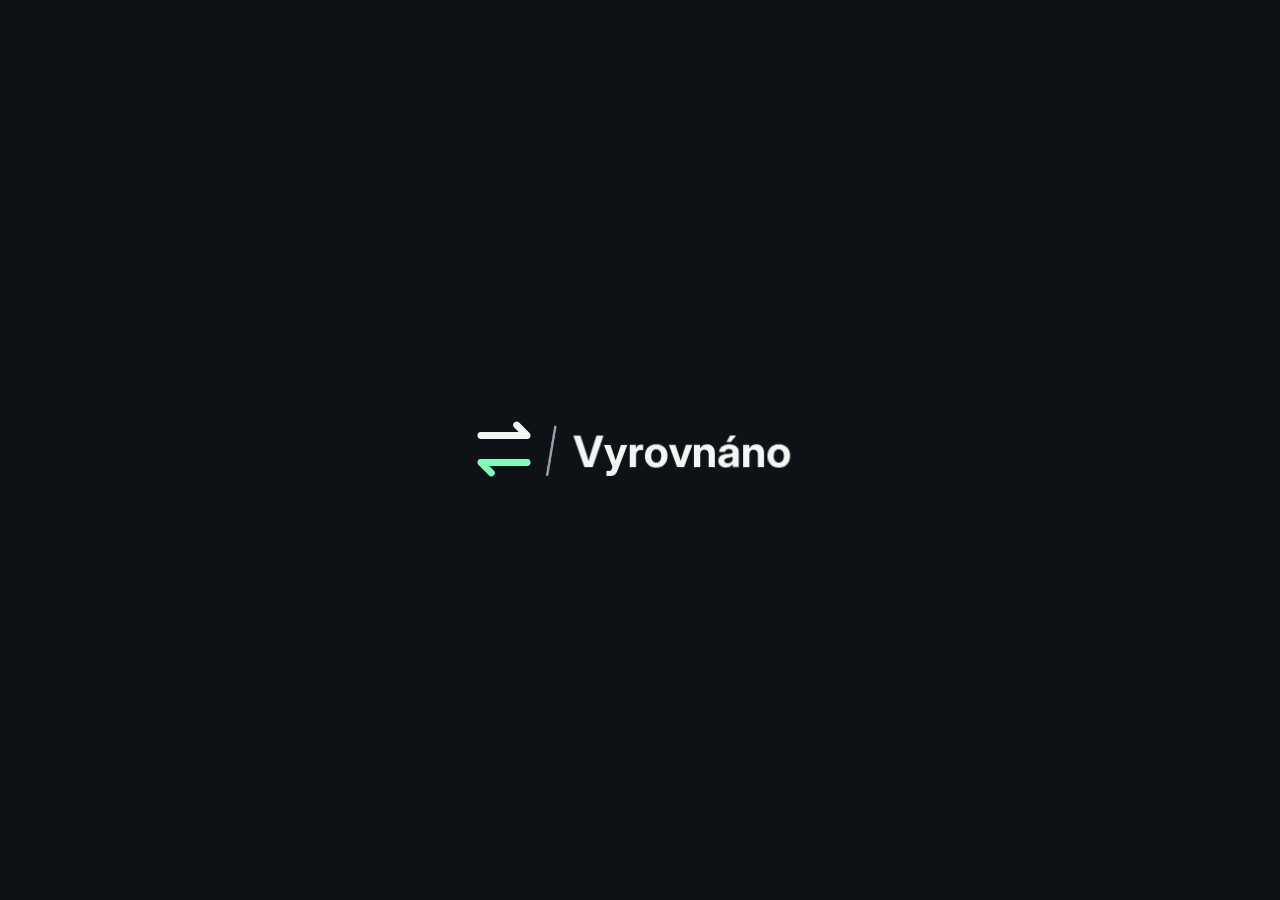
==== commit 0ce64d08: "Jen tmavý vzhled: volba schématu odstraněna, tmavá vynucena pro všechny Co-Authored-By: Claude Fable" ====
--- a/index.html
+++ b/index.html
@@ -1,5 +1,5 @@
 <!doctype html>
-<html lang="cs">
+<html lang="cs" data-theme="dark">
   <head>
     <meta charset="utf-8" />
     <meta name="viewport" content="width=device-width, initial-scale=1, maximum-scale=1, user-scalable=no, viewport-fit=cover" />
@@ -7,8 +7,8 @@
     <meta name="referrer" content="no-referrer" />
     <title>Vyrovnáno</title>
     <meta name="description" content="Společné výdaje a dluhy ve skupině, přehledně." />
-    <meta name="theme-color" content="#f4f5f7" media="(prefers-color-scheme: light)" />
-    <meta name="theme-color" content="#0e1116" media="(prefers-color-scheme: dark)" />
+    <meta name="theme-color" content="#0e1116" />
+    <meta name="color-scheme" content="dark" />
     <meta name="apple-mobile-web-app-capable" content="yes" />
     <meta name="apple-mobile-web-app-title" content="Vyrovnáno" />
     <link rel="manifest" href="manifest.webmanifest" />
--- a/styles.css
+++ b/styles.css
@@ -95,6 +95,8 @@
 
 .empty { text-align: center; color: var(--muted); padding: 48px 16px; }
 .empty .big { font-size: 48px; margin-bottom: 8px; }
+.join-box { display: flex; flex-direction: column; gap: 8px; margin: 0 16px 24px; padding: 16px; border-radius: 16px; background: var(--card); border: 1px solid var(--line); }
+.join-box p { margin: 0; }
 
 /* Zůstatky */
 .bal-row { display: flex; align-items: center; gap: 10px; padding: 7px 0; }
@@ -806,8 +808,25 @@
 .all-entries .day:first-of-type { margin-top: 4px; }
 .all-entries .search-sum { align-items: center; }
 
-/* Nenápadné oznámení o nové verzi aplikace */
-.update-bar { position: fixed; z-index: 150; left: 0; right: 0; margin: 0 auto; width: max-content; max-width: calc(100vw - 32px);
-  top: calc(env(safe-area-inset-top) + 10px);
-  padding: 9px 16px; border-radius: 999px; background: var(--accent); color: var(--on-accent); font-size: 13px; font-weight: 700;
-  box-shadow: 0 6px 20px rgb(0 0 0 / 0.3); animation: rise 0.3s var(--ease) both; white-space: nowrap; }
+.stamp { text-align: center; }
+.stamp strong { color: var(--text); font-weight: 600; font-variant-numeric: tabular-nums; }
+
+/* Okno „Vyrovnat dluh“ */
+.pay-head { margin: 0; text-align: center; }
+.pay-cur { align-self: center; font-weight: 700; color: var(--muted); }
+.pay-rest { margin: 0; }
+.pay-rest.ok { color: var(--pos); font-weight: 600; }
+.pay-sheet .qr img { width: min(240px, 70%); }
+.copy-list { display: flex; flex-direction: column; gap: 10px; }
+.copy-row { display: flex; align-items: center; gap: 10px; }
+.copy-row > span { flex: 1; min-width: 0; display: flex; flex-direction: column; }
+.copy-row small { color: var(--muted); font-size: 12px; }
+.copy-row strong { overflow-wrap: anywhere; font-variant-numeric: tabular-nums; }
+.hint.center { text-align: center; }
+
+/* Nabídka notifikací při prvním spuštění */
+.push-ask { text-align: center; }
+.push-ask .big { font-size: 52px; line-height: 1; }
+.push-ask h3 { font-size: 20px; margin: 0; }
+.push-ask p { margin: 0; }
+.push-ask ul { list-style: none; margin: 0; padding: 12px 14px; text-align: left; display: flex; flex-direction: column; gap: 8px; background: var(--card); border: 1px solid var(--line); border-radius: 14px; }
